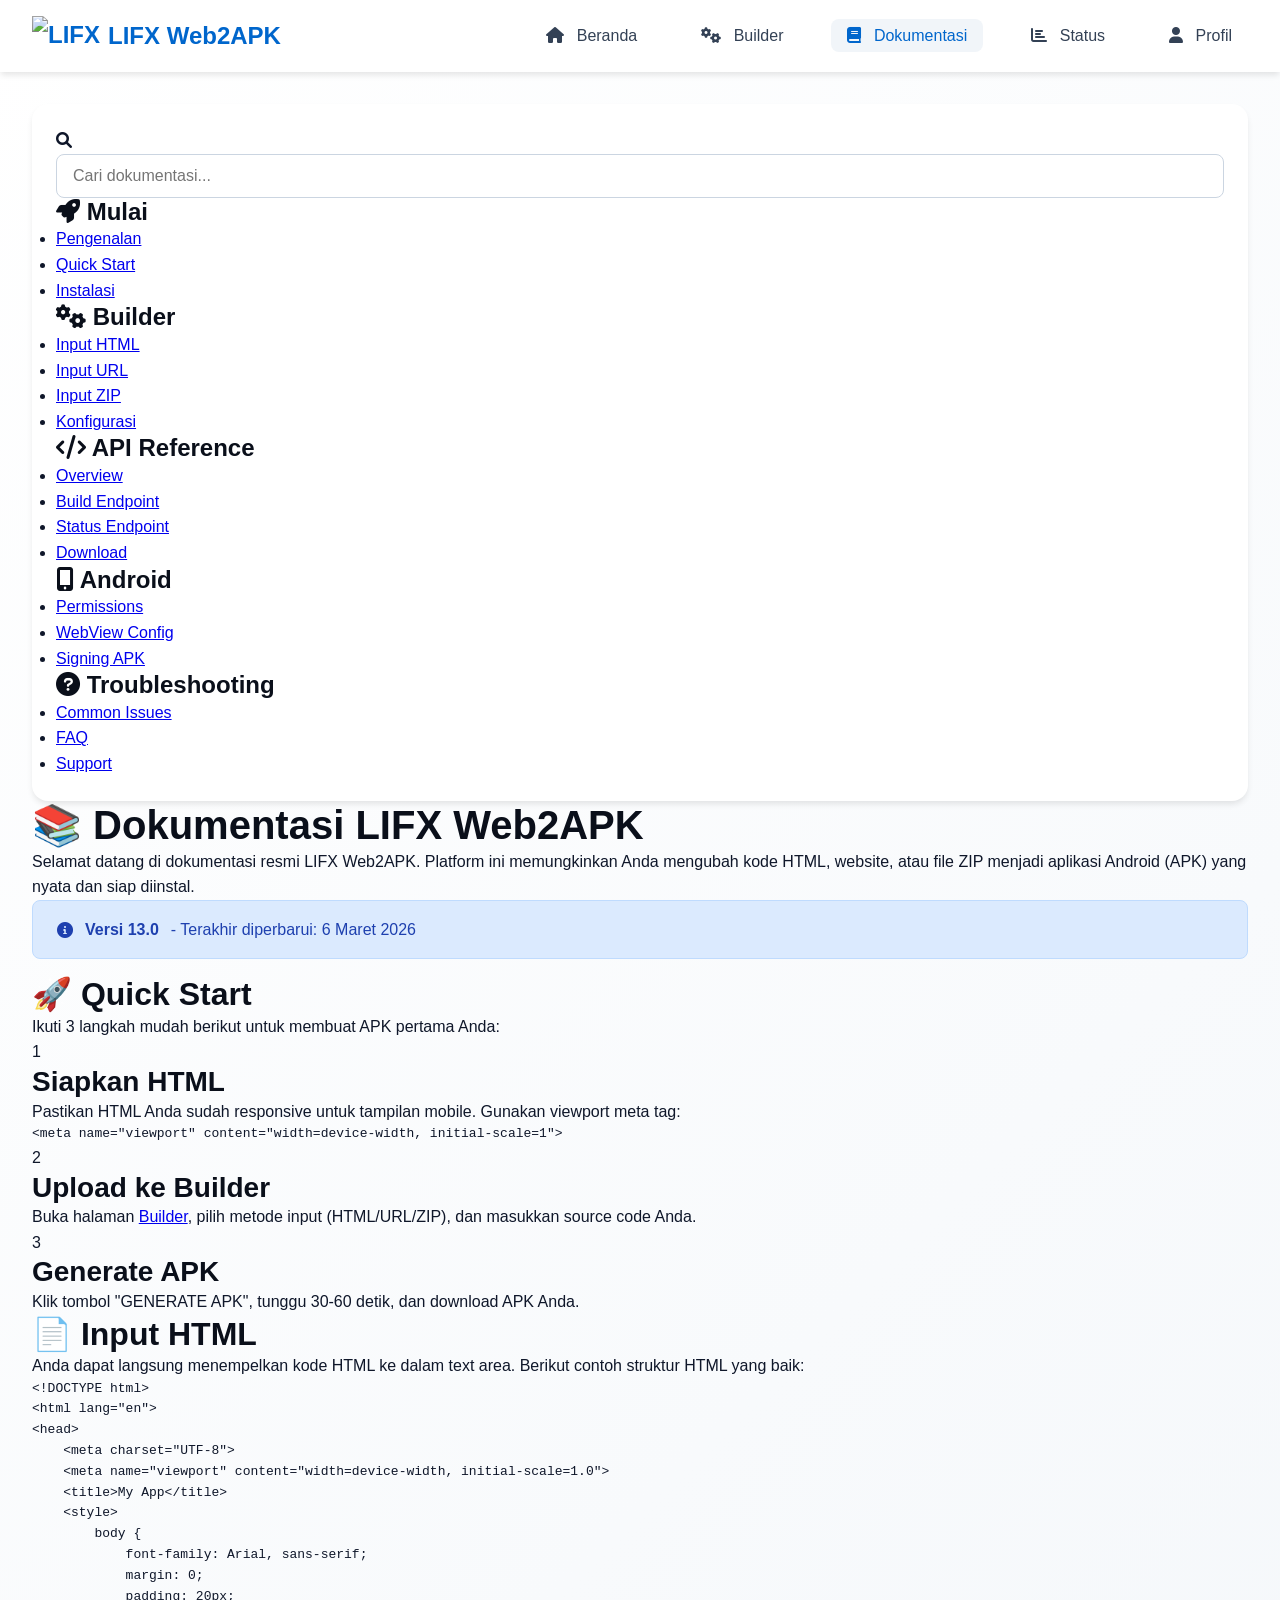
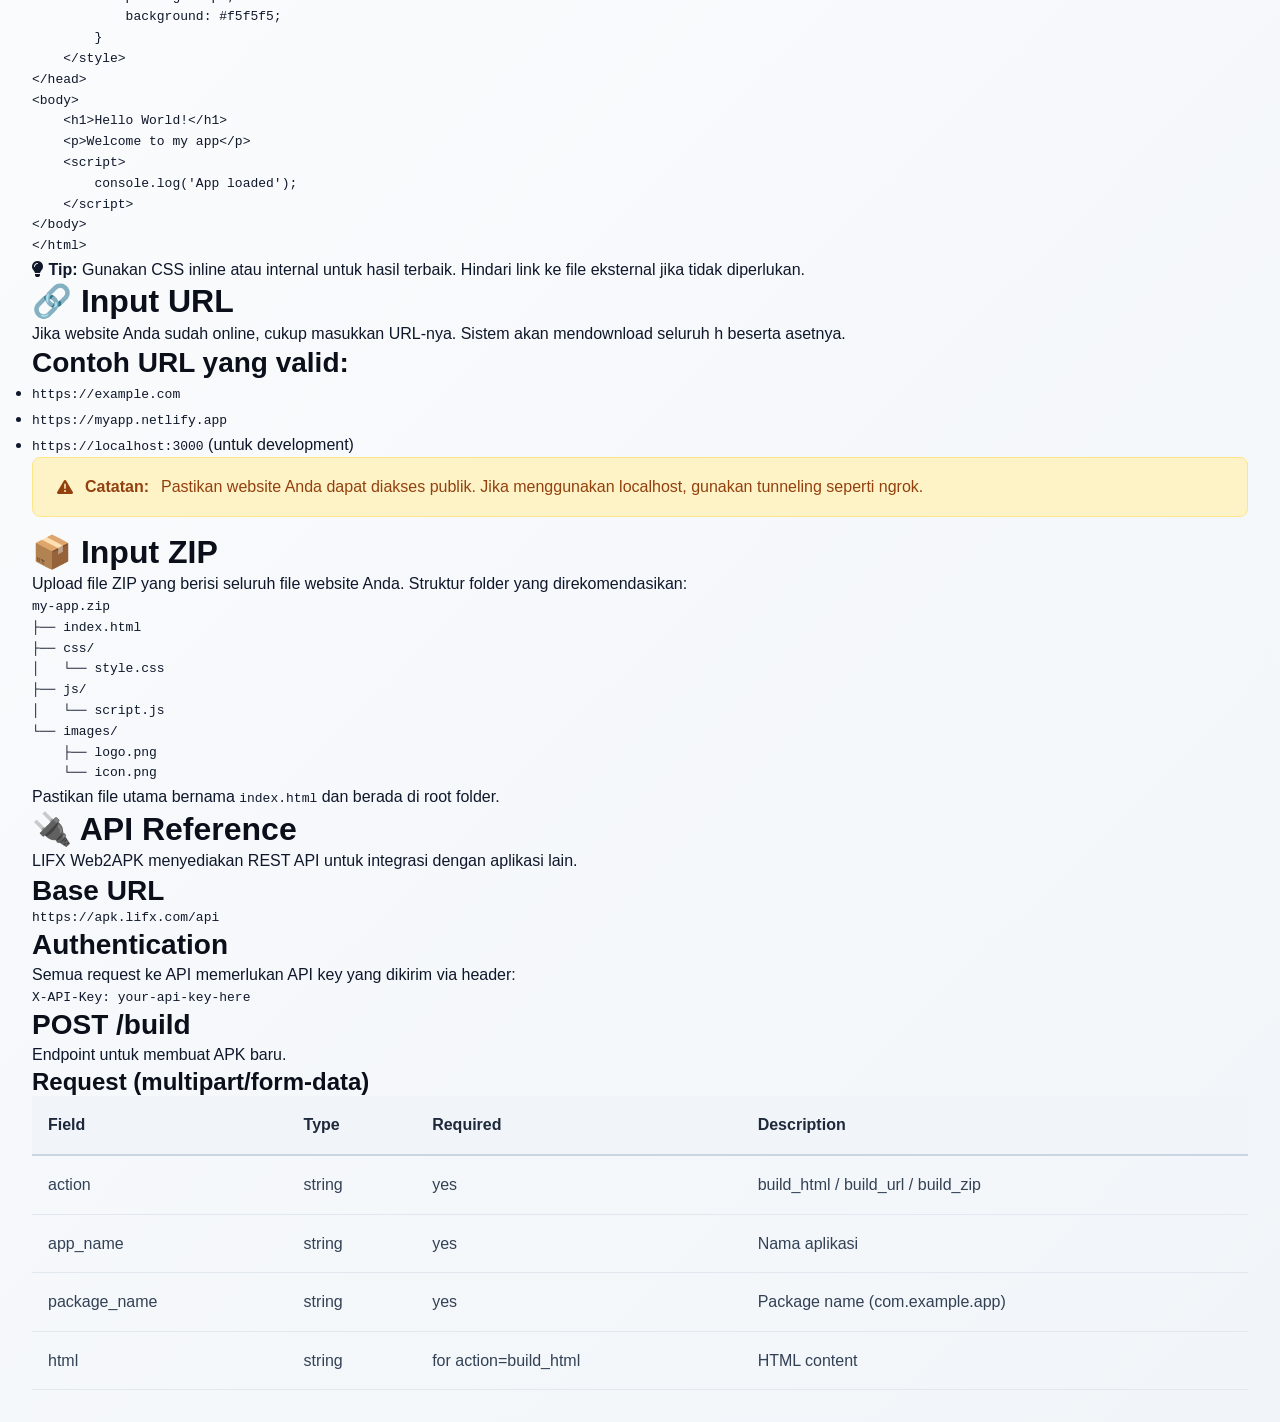
==== docs.html @ b2afe66f "Add documentation for LIFX Web2APK This file contains the documentation for the LIFX Web2APK platfor" ====
<!DOCTYPE html>
<html lang="en">
<head>
    <meta charset="UTF-8">
    <meta name="viewport" content="width=device-width, initial-scale=1.0">
    <title>LIFX Web2APK - Dokumentasi</title>
    <link rel="stylesheet" href="assets/css/style.css">
    <link rel="stylesheet" href="assets/css/docs.css">
    <link rel="stylesheet" href="https://cdnjs.cloudflare.com/ajax/libs/font-awesome/6.0.0/css/all.min.css">
    <link rel="stylesheet" href="https://cdnjs.cloudflare.com/ajax/libs/highlight.js/11.9.0/styles/atom-one-light.min.css">
</head>
<body>
    <!-- Navigation -->
    <nav class="navbar">
        <div class="nav-container">
            <a href="index.html" class="logo">
                <img src="assets/images/logo-blue.png" alt="LIFX">
                <span>LIFX Web2APK</span>
            </a>
            <ul class="nav-menu">
                <li><a href="index.html"><i class="fas fa-home"></i> Beranda</a></li>
                <li><a href="builder.html"><i class="fas fa-cogs"></i> Builder</a></li>
                <li><a href="docs.html" class="active"><i class="fas fa-book"></i> Dokumentasi</a></li>
                <li><a href="status.html"><i class="fas fa-chart-bar"></i> Status</a></li>
                <li><a href="profile.html"><i class="fas fa-user"></i> Profil</a></li>
            </ul>
        </div>
    </nav>

    <main class="main">
        <div class="docs-container">
            <!-- Sidebar -->
            <aside class="docs-sidebar">
                <div class="card">
                    <div class="sidebar-search">
                        <i class="fas fa-search"></i>
                        <input type="text" placeholder="Cari dokumentasi..." id="searchDocs">
                    </div>
                    
                    <nav class="docs-nav">
                        <div class="nav-section">
                            <h4><i class="fas fa-rocket"></i> Mulai</h4>
                            <ul>
                                <li><a href="#intro" class="active">Pengenalan</a></li>
                                <li><a href="#quickstart">Quick Start</a></li>
                                <li><a href="#installation">Instalasi</a></li>
                            </ul>
                        </div>
                        
                        <div class="nav-section">
                            <h4><i class="fas fa-cogs"></i> Builder</h4>
                            <ul>
                                <li><a href="#html-input">Input HTML</a></li>
                                <li><a href="#url-input">Input URL</a></li>
                                <li><a href="#zip-input">Input ZIP</a></li>
                                <li><a href="#configuration">Konfigurasi</a></li>
                            </ul>
                        </div>
                        
                        <div class="nav-section">
                            <h4><i class="fas fa-code"></i> API Reference</h4>
                            <ul>
                                <li><a href="#api-overview">Overview</a></li>
                                <li><a href="#api-build">Build Endpoint</a></li>
                                <li><a href="#api-status">Status Endpoint</a></li>
                                <li><a href="#api-download">Download</a></li>
                            </ul>
                        </div>
                        
                        <div class="nav-section">
                            <h4><i class="fas fa-mobile-alt"></i> Android</h4>
                            <ul>
                                <li><a href="#android-permissions">Permissions</a></li>
                                <li><a href="#android-webview">WebView Config</a></li>
                                <li><a href="#android-signing">Signing APK</a></li>
                            </ul>
                        </div>
                        
                        <div class="nav-section">
                            <h4><i class="fas fa-question-circle"></i> Troubleshooting</h4>
                            <ul>
                                <li><a href="#common-issues">Common Issues</a></li>
                                <li><a href="#faq">FAQ</a></li>
                                <li><a href="#support">Support</a></li>
                            </ul>
                        </div>
                    </nav>
                </div>
            </aside>

            <!-- Main Content -->
            <div class="docs-content">
                <!-- Introduction -->
                <section id="intro" class="doc-section">
                    <h1>📚 Dokumentasi LIFX Web2APK</h1>
                    <p class="lead">Selamat datang di dokumentasi resmi LIFX Web2APK. Platform ini memungkinkan Anda mengubah kode HTML, website, atau file ZIP menjadi aplikasi Android (APK) yang nyata dan siap diinstal.</p>
                    
                    <div class="alert alert-info">
                        <i class="fas fa-info-circle"></i>
                        <strong>Versi 13.0</strong> - Terakhir diperbarui: 6 Maret 2026
                    </div>
                </section>

                <!-- Quick Start -->
                <section id="quickstart" class="doc-section">
                    <h2>🚀 Quick Start</h2>
                    <p>Ikuti 3 langkah mudah berikut untuk membuat APK pertama Anda:</p>
                    
                    <div class="steps-vertical">
                        <div class="step-item">
                            <div class="step-number">1</div>
                            <div class="step-content">
                                <h3>Siapkan HTML</h3>
                                <p>Pastikan HTML Anda sudah responsive untuk tampilan mobile. Gunakan viewport meta tag:</p>
                                <pre><code class="language-html">&lt;meta name="viewport" content="width=device-width, initial-scale=1"&gt;</code></pre>
                            </div>
                        </div>
                        
                        <div class="step-item">
                            <div class="step-number">2</div>
                            <div class="step-content">
                                <h3>Upload ke Builder</h3>
                                <p>Buka halaman <a href="builder.html">Builder</a>, pilih metode input (HTML/URL/ZIP), dan masukkan source code Anda.</p>
                            </div>
                        </div>
                        
                        <div class="step-item">
                            <div class="step-number">3</div>
                            <div class="step-content">
                                <h3>Generate APK</h3>
                                <p>Klik tombol "GENERATE APK", tunggu 30-60 detik, dan download APK Anda.</p>
                            </div>
                        </div>
                    </div>
                </section>

                <!-- HTML Input -->
                <section id="html-input" class="doc-section">
                    <h2>📄 Input HTML</h2>
                    <p>Anda dapat langsung menempelkan kode HTML ke dalam text area. Berikut contoh struktur HTML yang baik:</p>
                    
                    <pre><code class="language-html">&lt;!DOCTYPE html&gt;
&lt;html lang="en"&gt;
&lt;head&gt;
    &lt;meta charset="UTF-8"&gt;
    &lt;meta name="viewport" content="width=device-width, initial-scale=1.0"&gt;
    &lt;title&gt;My App&lt;/title&gt;
    &lt;style&gt;
        body {
            font-family: Arial, sans-serif;
            margin: 0;
            padding: 20px;
            background: #f5f5f5;
        }
    &lt;/style&gt;
&lt;/head&gt;
&lt;body&gt;
    &lt;h1&gt;Hello World!&lt;/h1&gt;
    &lt;p&gt;Welcome to my app&lt;/p&gt;
    &lt;script&gt;
        console.log('App loaded');
    &lt;/script&gt;
&lt;/body&gt;
&lt;/html&gt;</code></pre>

                    <div class="tip">
                        <i class="fas fa-lightbulb"></i>
                        <strong>Tip:</strong> Gunakan CSS inline atau internal untuk hasil terbaik. Hindari link ke file eksternal jika tidak diperlukan.
                    </div>
                </section>

                <!-- URL Input -->
                <section id="url-input" class="doc-section">
                    <h2>🔗 Input URL</h2>
                    <p>Jika website Anda sudah online, cukup masukkan URL-nya. Sistem akan mendownload seluruh h beserta asetnya.</p>
                    
                    <h3>Contoh URL yang valid:</h3>
                    <ul>
                        <li><code>https://example.com</code></li>
                        <li><code>https://myapp.netlify.app</code></li>
                        <li><code>https://localhost:3000</code> (untuk development)</li>
                    </ul>
                    
                    <div class="alert alert-warning">
                        <i class="fas fa-exclamation-triangle"></i>
                        <strong>Catatan:</strong> Pastikan website Anda dapat diakses publik. Jika menggunakan localhost, gunakan tunneling seperti ngrok.
                    </div>
                </section>

                <!-- ZIP Input -->
                <section id="zip-input" class="doc-section">
                    <h2>📦 Input ZIP</h2>
                    <p>Upload file ZIP yang berisi seluruh file website Anda. Struktur folder yang direkomendasikan:</p>
                    
                    <pre><code>my-app.zip
├── index.html
├── css/
│   └── style.css
├── js/
│   └── script.js
└── images/
    ├── logo.png
    └── icon.png</code></pre>

                    <p>Pastikan file utama bernama <code>index.html</code> dan berada di root folder.</p>
                </section>

                <!-- API Reference -->
                <section id="api-overview" class="doc-section">
                    <h2>🔌 API Reference</h2>
                    <p>LIFX Web2APK menyediakan REST API untuk integrasi dengan aplikasi lain.</p>
                    
                    <h3>Base URL</h3>
                    <pre><code>https://apk.lifx.com/api</code></pre>
                    
                    <h3>Authentication</h3>
                    <p>Semua request ke API memerlukan API key yang dikirim via header:</p>
                    <pre><code>X-API-Key: your-api-key-here</code></pre>
                </section>

                <!-- Build Endpoint -->
                <section id="api-build" class="doc-section">
                    <h3>POST /build</h3>
                    <p>Endpoint untuk membuat APK baru.</p>
                    
                    <h4>Request (multipart/form-data)</h4>
                    <table class="table">
                        <thead>
                            <tr>
                                <th>Field</th>
                                <th>Type</th>
                                <th>Required</th>
                                <th>Description</th>
                            </tr>
                        </thead>
                        <tbody>
                            <tr>
                                <td>action</td>
                                <td>string</td>
                                <td>yes</td>
                                <td>build_html / build_url / build_zip</td>
                            </tr>
                            <tr>
                                <td>app_name</td>
                                <td>string</td>
                                <td>yes</td>
                                <td>Nama aplikasi</td>
                            </tr>
                            <tr>
                                <td>package_name</td>
                                <td>string</td>
                                <td>yes</td>
                                <td>Package name (com.example.app)</td>
                            </tr>
                            <tr>
                                <td>html</td>
                                <td>string</td>
                                <td>for action=build_html</td>
                                <td>HTML content</
---- assets/css/style.css ----
/* LIFX Web2APK Builder - Global Blue/White Theme */
/* Created by @lifxcodetZ */

:root {
    --primary: #0066cc;
    --primary-light: #4da6ff;
    --primary-dark: #004c99;
    --secondary: #00aaff;
    --accent: #33ccff;
    --white: #ffffff;
    --off-white: #f8fafc;
    --gray-50: #f1f5f9;
    --gray-100: #e2e8f0;
    --gray-200: #cbd5e1;
    --gray-300: #94a3b8;
    --gray-400: #64748b;
    --gray-500: #475569;
    --gray-600: #334155;
    --gray-700: #1e293b;
    --gray-800: #0f172a;
    --gray-900: #0a0f1a;
    --success: #10b981;
    --warning: #f59e0b;
    --danger: #ef4444;
    --info: #3b82f6;
    
    --shadow-sm: 0 1px 2px 0 rgb(0 0 0 / 0.05);
    --shadow: 0 4px 6px -1px rgb(0 0 0 / 0.1);
    --shadow-md: 0 10px 15px -3px rgb(0 0 0 / 0.1);
    --shadow-lg: 0 20px 25px -5px rgb(0 0 0 / 0.1);
    --shadow-xl: 0 25px 50px -12px rgb(0 0 0 / 0.25);
    
    --gradient-primary: linear-gradient(135deg, var(--primary), var(--secondary));
    --gradient-light: linear-gradient(135deg, var(--white), var(--gray-50));
}

* {
    margin: 0;
    padding: 0;
    box-sizing: border-box;
}

body {
    font-family: 'Inter', -apple-system, BlinkMacSystemFont, 'Segoe UI', Roboto, sans-serif;
    background: var(--gradient-light);
    color: var(--gray-800);
    line-height: 1.6;
    min-height: 100vh;
}

/* Typography */
h1, h2, h3, h4, h5, h6 {
    font-weight: 600;
    line-height: 1.2;
    color: var(--gray-900);
}

h1 { font-size: 2.5rem; }
h2 { font-size: 2rem; }
h3 { font-size: 1.75rem; }
h4 { font-size: 1.5rem; }
h5 { font-size: 1.25rem; }
h6 { font-size: 1rem; }

/* Navigation */
.navbar {
    background: var(--white);
    box-shadow: var(--shadow);
    padding: 1rem 0;
    position: sticky;
    top: 0;
    z-index: 1000;
}

.nav-container {
    max-width: 1280px;
    margin: 0 auto;
    padding: 0 2rem;
    display: flex;
    justify-content: space-between;
    align-items: center;
}

.logo {
    display: flex;
    align-items: center;
    gap: 0.5rem;
    font-size: 1.5rem;
    font-weight: 700;
    color: var(--primary);
    text-decoration: none;
}

.logo img {
    height: 40px;
    width: auto;
}

.nav-menu {
    display: flex;
    gap: 2rem;
    list-style: none;
}

.nav-menu a {
    color: var(--gray-600);
    text-decoration: none;
    font-weight: 500;
    padding: 0.5rem 1rem;
    border-radius: 0.5rem;
    transition: all 0.3s ease;
}

.nav-menu a:hover,
.nav-menu a.active {
    color: var(--primary);
    background: var(--gray-50);
}

.nav-menu a i {
    margin-right: 0.5rem;
}

/* Main Content */
.main {
    max-width: 1280px;
    margin: 2rem auto;
    padding: 0 2rem;
}

/* Cards */
.card {
    background: var(--white);
    border-radius: 1rem;
    box-shadow: var(--shadow);
    padding: 1.5rem;
    transition: all 0.3s ease;
}

.card:hover {
    box-shadow: var(--shadow-md);
    transform: translateY(-2px);
}

.card-header {
    margin-bottom: 1.5rem;
    padding-bottom: 1rem;
    border-bottom: 2px solid var(--gray-100);
    display: flex;
    justify-content: space-between;
    align-items: center;
}

.card-title {
    font-size: 1.25rem;
    font-weight: 600;
    color: var(--primary);
    display: flex;
    align-items: center;
    gap: 0.5rem;
}

.card-title i {
    color: var(--primary-light);
}

/* Buttons */
.btn {
    display: inline-flex;
    align-items: center;
    gap: 0.5rem;
    padding: 0.75rem 1.5rem;
    border-radius: 0.5rem;
    font-weight: 500;
    text-decoration: none;
    cursor: pointer;
    transition: all 0.3s ease;
    border: none;
    font-size: 1rem;
}

.btn-primary {
    background: var(--gradient-primary);
    color: var(--white);
    box-shadow: var(--shadow-sm);
}

.btn-primary:hover {
    box-shadow: var(--shadow-md);
    transform: translateY(-1px);
    background: linear-gradient(135deg, var(--primary-dark), var(--primary));
}

.btn-secondary {
    background: var(--white);
    color: var(--primary);
    border: 1px solid var(--gray-200);
}

.btn-secondary:hover {
    border-color: var(--primary);
    background: var(--gray-50);
}

.btn-outline {
    background: transparent;
    border: 1px solid var(--primary);
    color: var(--primary);
}

.btn-outline:hover {
    background: var(--primary);
    color: var(--white);
}

/* Forms */
.form-group {
    margin-bottom: 1.5rem;
}

label {
    display: block;
    margin-bottom: 0.5rem;
    font-weight: 500;
    color: var(--gray-700);
}

input, select, textarea {
    width: 100%;
    padding: 0.75rem 1rem;
    border: 1px solid var(--gray-200);
    border-radius: 0.5rem;
    font-size: 1rem;
    transition: all 0.3s ease;
    background: var(--white);
}

input:focus, select:focus, textarea:focus {
    outline: none;
    border-color: var(--primary);
    box-shadow: 0 0 0 3px rgba(0, 102, 204, 0.1);
}

/* Grid */
.grid {
    display: grid;
    grid-template-columns: repeat(auto-fit, minmax(300px, 1fr));
    gap: 1.5rem;
    margin: 1.5rem 0;
}

/* Alerts */
.alert {
    padding: 1rem 1.5rem;
    border-radius: 0.5rem;
    margin-bottom: 1rem;
    display: flex;
    align-items: center;
    gap: 0.75rem;
}

.alert-success {
    background: #d1fae5;
    border: 1px solid #a7f3d0;
    color: #065f46;
}

.alert-warning {
    background: #fef3c7;
    border: 1px solid #fde68a;
    color: #92400e;
}

.alert-danger {
    background: #fee2e2;
    border: 1px solid #fecaca;
    color: #991b1b;
}

.alert-info {
    background: #dbeafe;
    border: 1px solid #bfdbfe;
    color: #1e40af;
}

/* Tables */
.table-container {
    background: var(--white);
    border-radius: 1rem;
    box-shadow: var(--shadow);
    overflow: auto;
}

table {
    width: 100%;
    border-collapse: collapse;
}

th {
    background: var(--gray-50);
    padding: 1rem;
    text-align: left;
    font-weight: 600;
    color: var(--gray-700);
    border-bottom: 2px solid var(--gray-200);
}

td {
    padding: 1rem;
    border-bottom: 1px solid var(--gray-100);
    color: var(--gray-600);
}

tr:hover {
    background: var(--gray-50);
}

/* Badges */
.badge {
    display: inline-flex;
    align-items: center;
    padding: 0.25rem 0.75rem;
    border-radius: 2rem;
    font-size: 0.875rem;
    font-weight: 500;
}

.badge-primary {
    background: #dbeafe;
    color: var(--primary);
}

.badge-success {
    background: #d1fae5;
    color: #065f46;
}

.badge-warning {
    background: #fef3c7;
    color: #92400e;
}

.badge-danger {
    background: #fee2e2;
    color: #991b1b;
}

/* Progress */
.progress-container {
    margin: 1rem 0;
}

.progress-bar {
    height: 0.5rem;
    background: var(--gray-200);
    border-radius: 1rem;
    overflow: hidden;
}

.progress-fill {
    height: 100%;
    background: var(--gradient-primary);
    width: 0%;
    transition: width 0.3s ease;
}

/* Footer */
.footer {
    background: var(--white);
    padding: 2rem 0;
    margin-top: 3rem;
    border-top: 1px solid var(--gray-200);
}

.footer-content {
    max-width: 1280px;
    margin: 0 auto;
    padding: 0 2rem;
    text-align: center;
    color: var(--gray-500);
}

/* Animations */
@keyframes fadeIn {
    from { opacity: 0; transform: translateY(20px); }
    to { opacity: 1; transform: translateY(0); }
}

.fade-in {
    animation: fadeIn 0.5s ease forwards;
}

/* Responsive */
@media (max-width: 768px) {
    .nav-menu {
        display: none;
    }
    
    h1 { font-size: 2rem; }
    h2 { font-size: 1.75rem; }
    
    .grid {
        grid-template-columns: 1fr;
    }
}

/* Loading Spinner */
.spinner {
    width: 40px;
    height: 40px;
    border: 3px solid var(--gray-200);
    border-top-color: var(--primary);
    border-radius: 50%;
    animation: spin 1s linear infinite;
}

@keyframes spin {
    to { transform: rotate(360deg); }
}

/* Tooltips */
[data-tooltip] {
    position: relative;
    cursor: help;
}

[data-tooltip]:before {
    content: attr(data-tooltip);
    position: absolute;
    bottom: 100%;
    left: 50%;
    transform: translateX(-50%);
    padding: 0.5rem;
    background: var(--gray-800);
    color: var(--white);
    border-radius: 0.25rem;
    font-size: 0.875rem;
    white-space: nowrap;
    display: none;
}

[data-tooltip]:hover:before {
    display: block;
}

/* Custom Scrollbar */
::-webkit-scrollbar {
    width: 10px;
    height: 10px;
}

::-webkit-scrollbar-track {
    background: var(--gray-100);
}

::-webkit-scrollbar-thumb {
    background: var(--gray-300);
    border-radius: 5px;
}

::-webkit-scrollbar-thumb:hover {
    background: var(--gray-400);
}
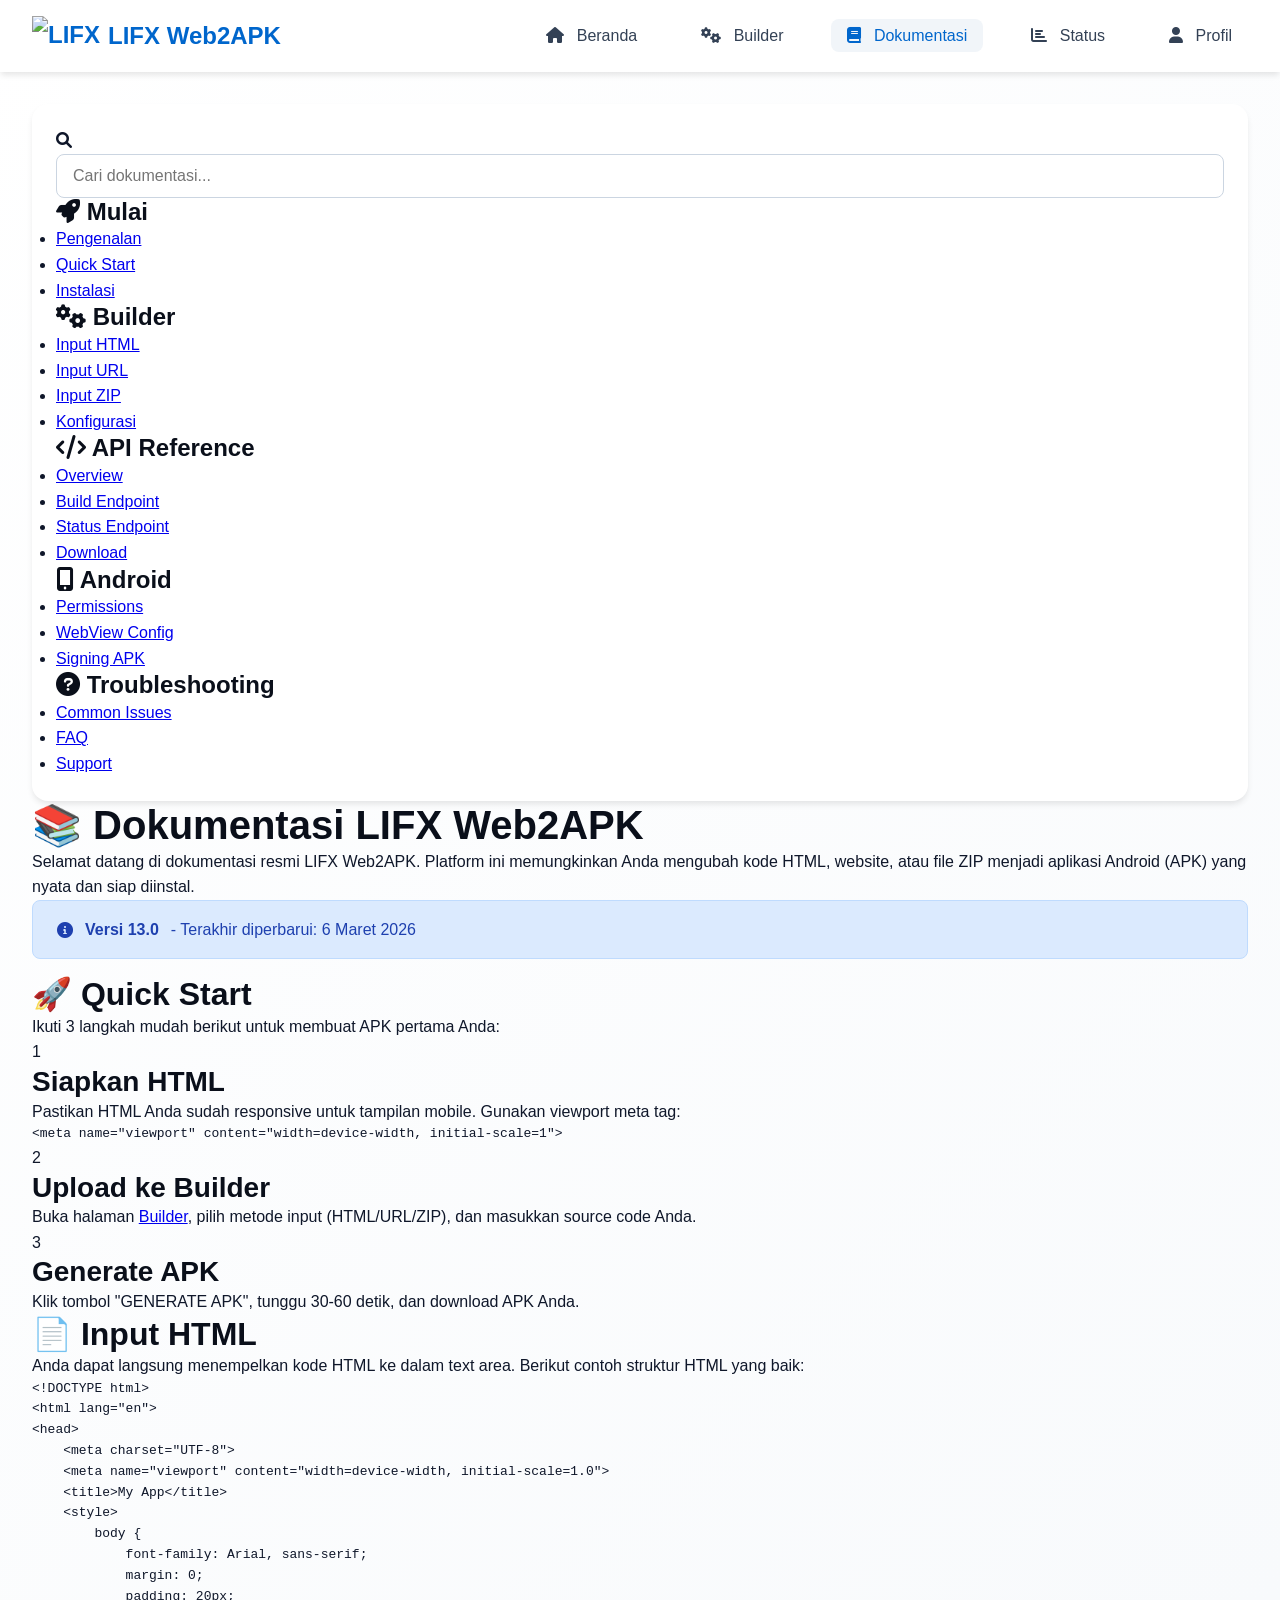
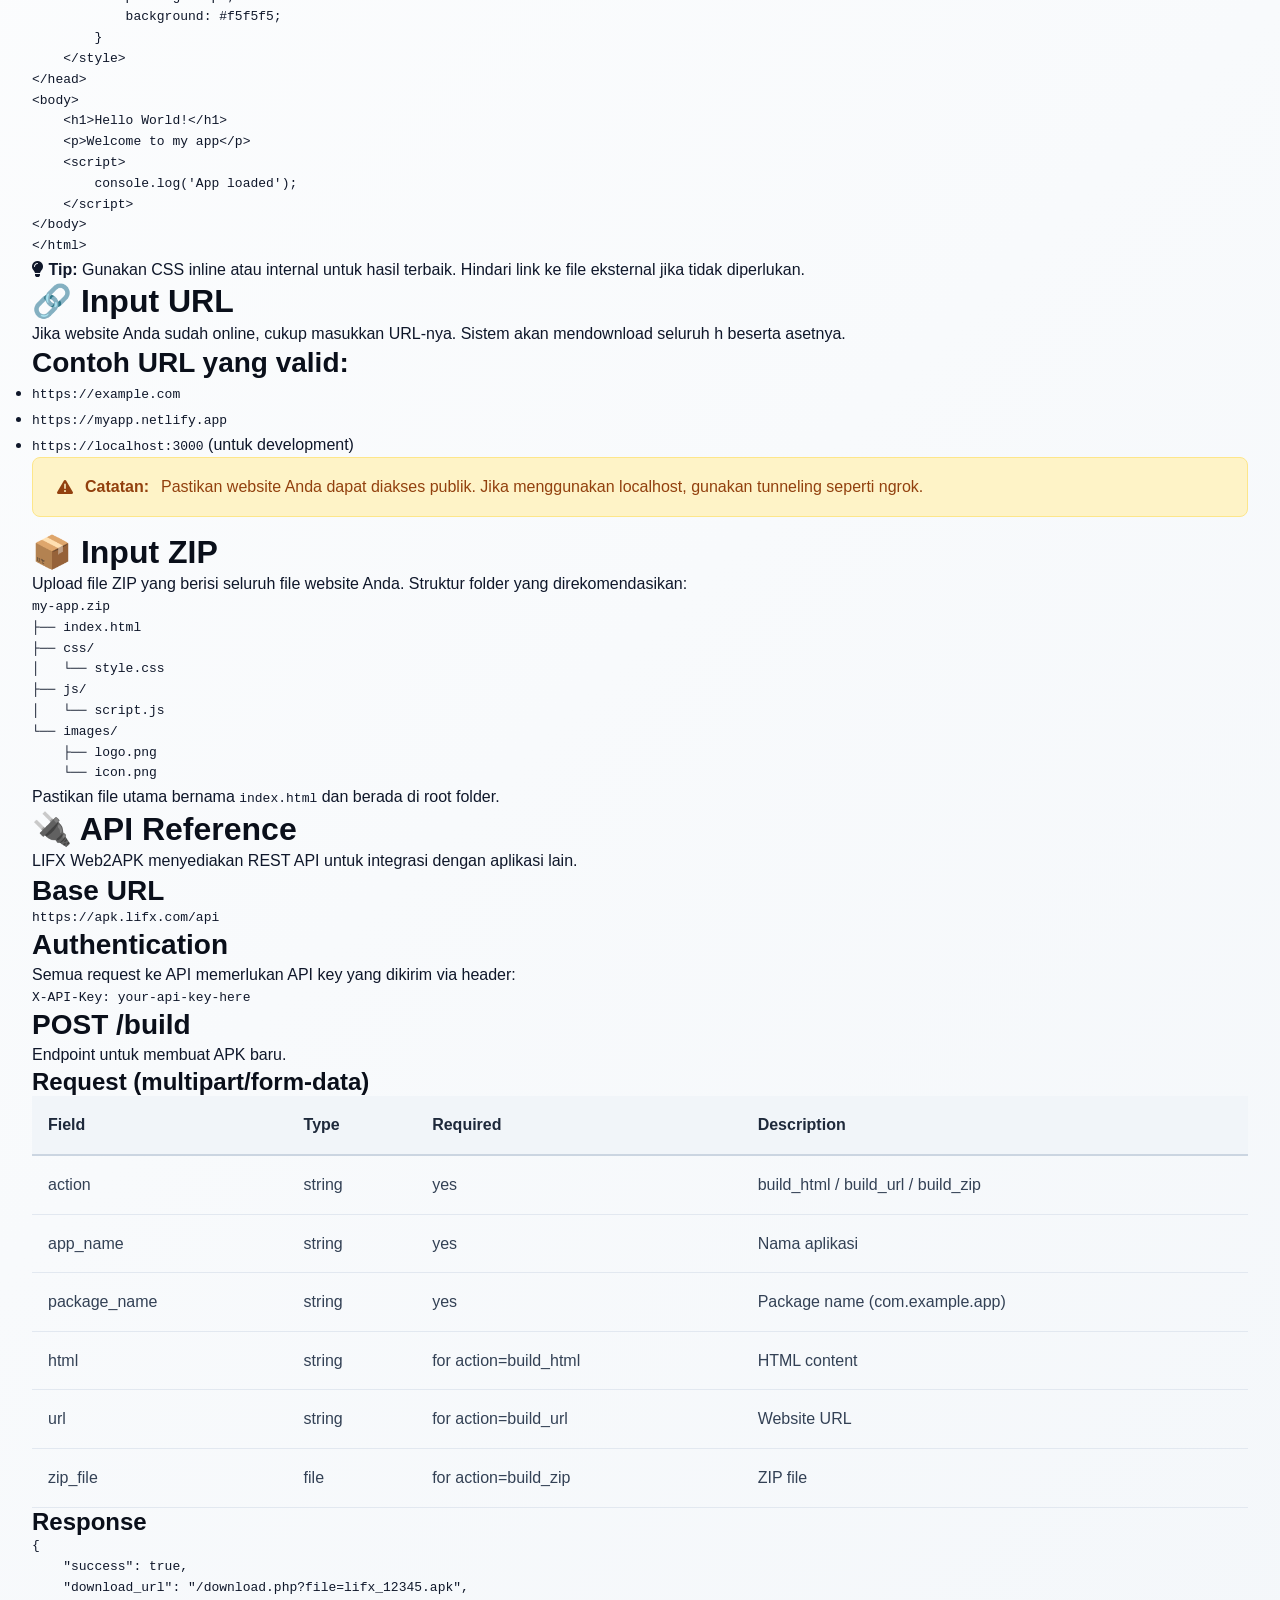
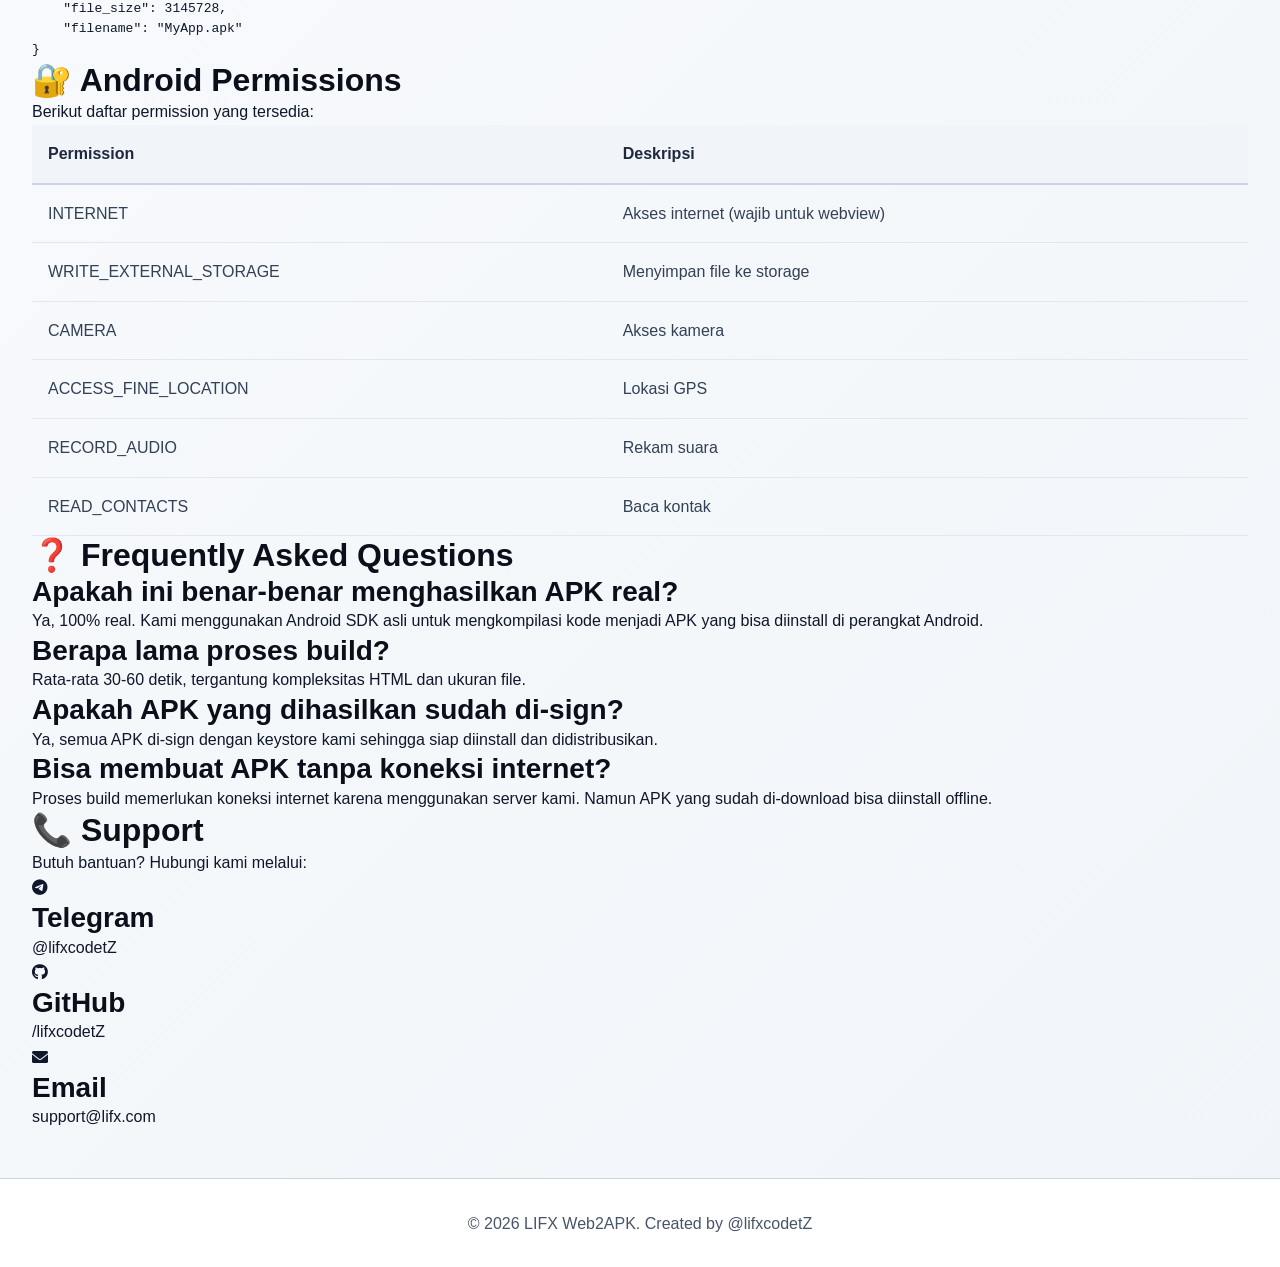
==== commit ecf333cf: "Update documentation with Android permissions and FAQs" ====
--- a/docs.html
+++ b/docs.html
@@ -256,4 +256,134 @@
                                 <td>html</td>
                                 <td>string</td>
                                 <td>for action=build_html</td>
-                                <td>HTML content</
+                                <td>HTML content</td>
+                            </tr>
+                            <tr>
+                                <td>url</td>
+                                <td>string</td>
+                                <td>for action=build_url</td>
+                                <td>Website URL</td>
+                            </tr>
+                            <tr>
+                                <td>zip_file</td>
+                                <td>file</td>
+                                <td>for action=build_zip</td>
+                                <td>ZIP file</td>
+                            </tr>
+                        </tbody>
+                    </table>
+
+                    <h4>Response</h4>
+                    <pre><code class="language-json">{
+    "success": true,
+    "download_url": "/download.php?file=lifx_12345.apk",
+    "file_size": 3145728,
+    "filename": "MyApp.apk"
+}</code></pre>
+                </section>
+
+                <!-- Permissions -->
+                <section id="android-permissions" class="doc-section">
+                    <h2>🔐 Android Permissions</h2>
+                    <p>Berikut daftar permission yang tersedia:</p>
+                    
+                    <table class="table">
+                        <thead>
+                            <tr>
+                                <th>Permission</th>
+                                <th>Deskripsi</th>
+                            </tr>
+                        </thead>
+                        <tbody>
+                            <tr>
+                                <td>INTERNET</td>
+                                <td>Akses internet (wajib untuk webview)</td>
+                            </tr>
+                            <tr>
+                                <td>WRITE_EXTERNAL_STORAGE</td>
+                                <td>Menyimpan file ke storage</td>
+                            </tr>
+                            <tr>
+                                <td>CAMERA</td>
+                                <td>Akses kamera</td>
+                            </tr>
+                            <tr>
+                                <td>ACCESS_FINE_LOCATION</td>
+                                <td>Lokasi GPS</td>
+                            </tr>
+                            <tr>
+                                <td>RECORD_AUDIO</td>
+                                <td>Rekam suara</td>
+                            </tr>
+                            <tr>
+                                <td>READ_CONTACTS</td>
+                                <td>Baca kontak</td>
+                            </tr>
+                        </tbody>
+                    </table>
+                </section>
+
+                <!-- FAQ -->
+                <section id="faq" class="doc-section">
+                    <h2>❓ Frequently Asked Questions</h2>
+                    
+                    <div class="faq-item">
+                        <h3>Apakah ini benar-benar menghasilkan APK real?</h3>
+                        <p>Ya, 100% real. Kami menggunakan Android SDK asli untuk mengkompilasi kode menjadi APK yang bisa diinstall di perangkat Android.</p>
+                    </div>
+                    
+                    <div class="faq-item">
+                        <h3>Berapa lama proses build?</h3>
+                        <p>Rata-rata 30-60 detik, tergantung kompleksitas HTML dan ukuran file.</p>
+                    </div>
+                    
+                    <div class="faq-item">
+                        <h3>Apakah APK yang dihasilkan sudah di-sign?</h3>
+                        <p>Ya, semua APK di-sign dengan keystore kami sehingga siap diinstall dan didistribusikan.</p>
+                    </div>
+                    
+                    <div class="faq-item">
+                        <h3>Bisa membuat APK tanpa koneksi internet?</h3>
+                        <p>Proses build memerlukan koneksi internet karena menggunakan server kami. Namun APK yang sudah di-download bisa diinstall offline.</p>
+                    </div>
+                </section>
+
+                <!-- Support -->
+                <section id="support" class="doc-section">
+                    <h2>📞 Support</h2>
+                    <p>Butuh bantuan? Hubungi kami melalui:</p>
+                    
+                    <div class="support-grid">
+                        <div class="support-card">
+                            <i class="fab fa-telegram"></i>
+                            <h3>Telegram</h3>
+                            <p>@lifxcodetZ</p>
+                        </div>
+                        <div class="support-card">
+                            <i class="fab fa-github"></i>
+                            <h3>GitHub</h3>
+                            <p>/lifxcodetZ</p>
+                        </div>
+                        <div class="support-card">
+                            <i class="fas fa-envelope"></i>
+                            <h3>Email</h3>
+                            <p>support@lifx.com</p>
+                        </div>
+                    </div>
+                </section>
+            </div>
+        </div>
+    </main>
+
+    <!-- Footer -->
+    <footer class="footer">
+        <div class="footer-content">
+            <p>© 2026 LIFX Web2APK. Created by @lifxcodetZ</p>
+        </div>
+    </footer>
+
+    <script src="https://cdnjs.cloudflare.com/ajax/libs/highlight.js/11.9.0/highlight.min.js"></script>
+    <script src="assets/js/main.js"></script>
+    <script src="assets/js/docs.js"></script>
+</body>
+</html>
